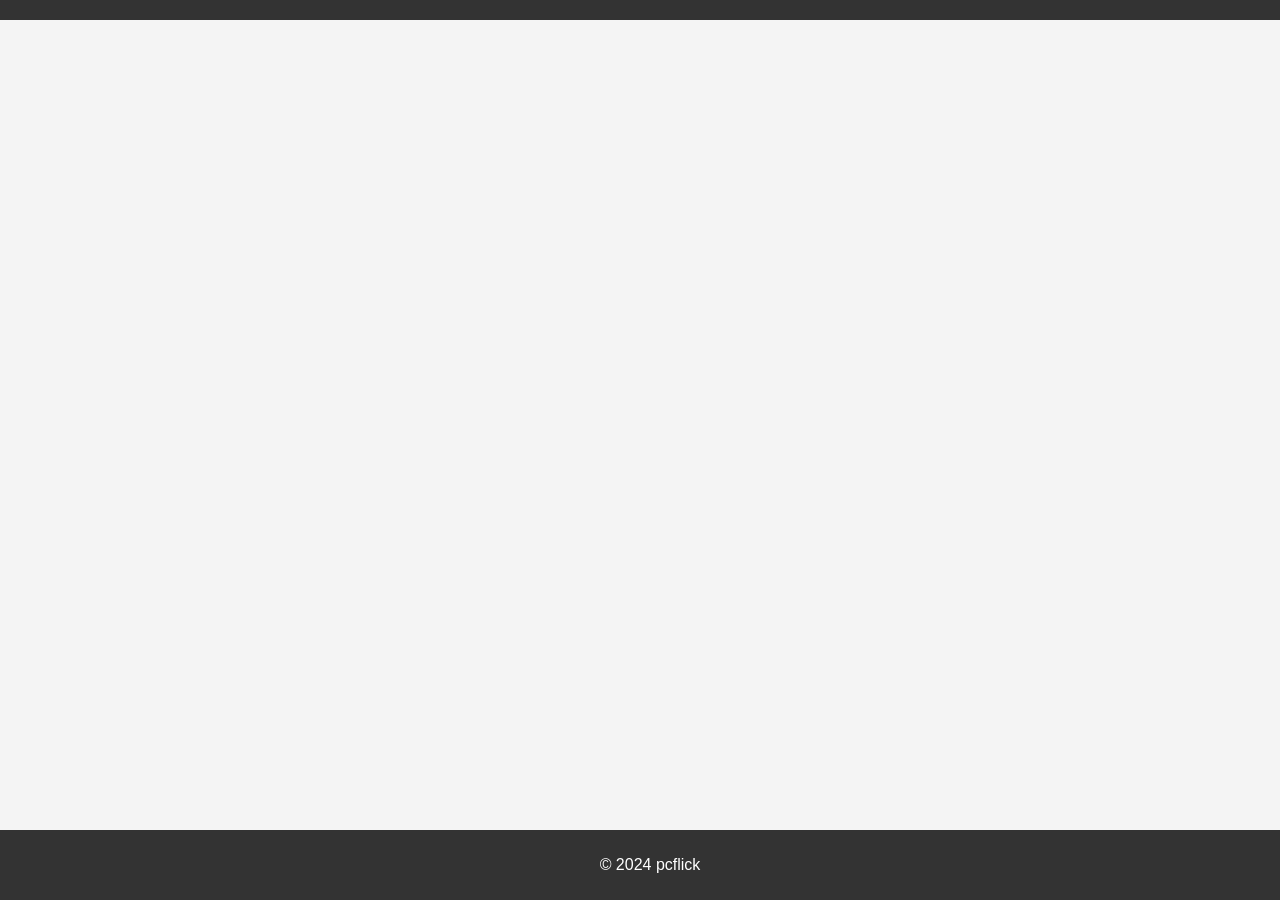
==== phone.html @ ba7f2599 "Add files via upload" ====
<!DOCTYPE html>

<html lang="en">
<head>
  <meta charset="UTF-8">
  <meta name="viewport" content="width=device-width, initial-scale=1.0">
  <title>Atakaya</title>
  <style>
    body {
      font-family: Arial, sans-serif;
      margin: 0;
      padding: 0;
      background-color: #f4f4f4;
	  width:100%;
    }

    header {
      background-color: #333;
      color: white;
      text-align: center;
      padding: 10px;
    }

    main {
      padding: 20px;
    }

    footer {
      background-color: #333;
      color: white;
      text-align: center;
      padding: 10px;
      position: fixed;
      bottom: 0;
      width: 100%;
    }
  </style>
</head>
<body>
  <header> 
   
  </header>

  <main>
    <img style="width:100%;" src="./sub/phone.png" alt="" >
  </main>

  <footer>
    <p>&copy; 2024 pcflick</p>
  </footer>
</body>
</html>
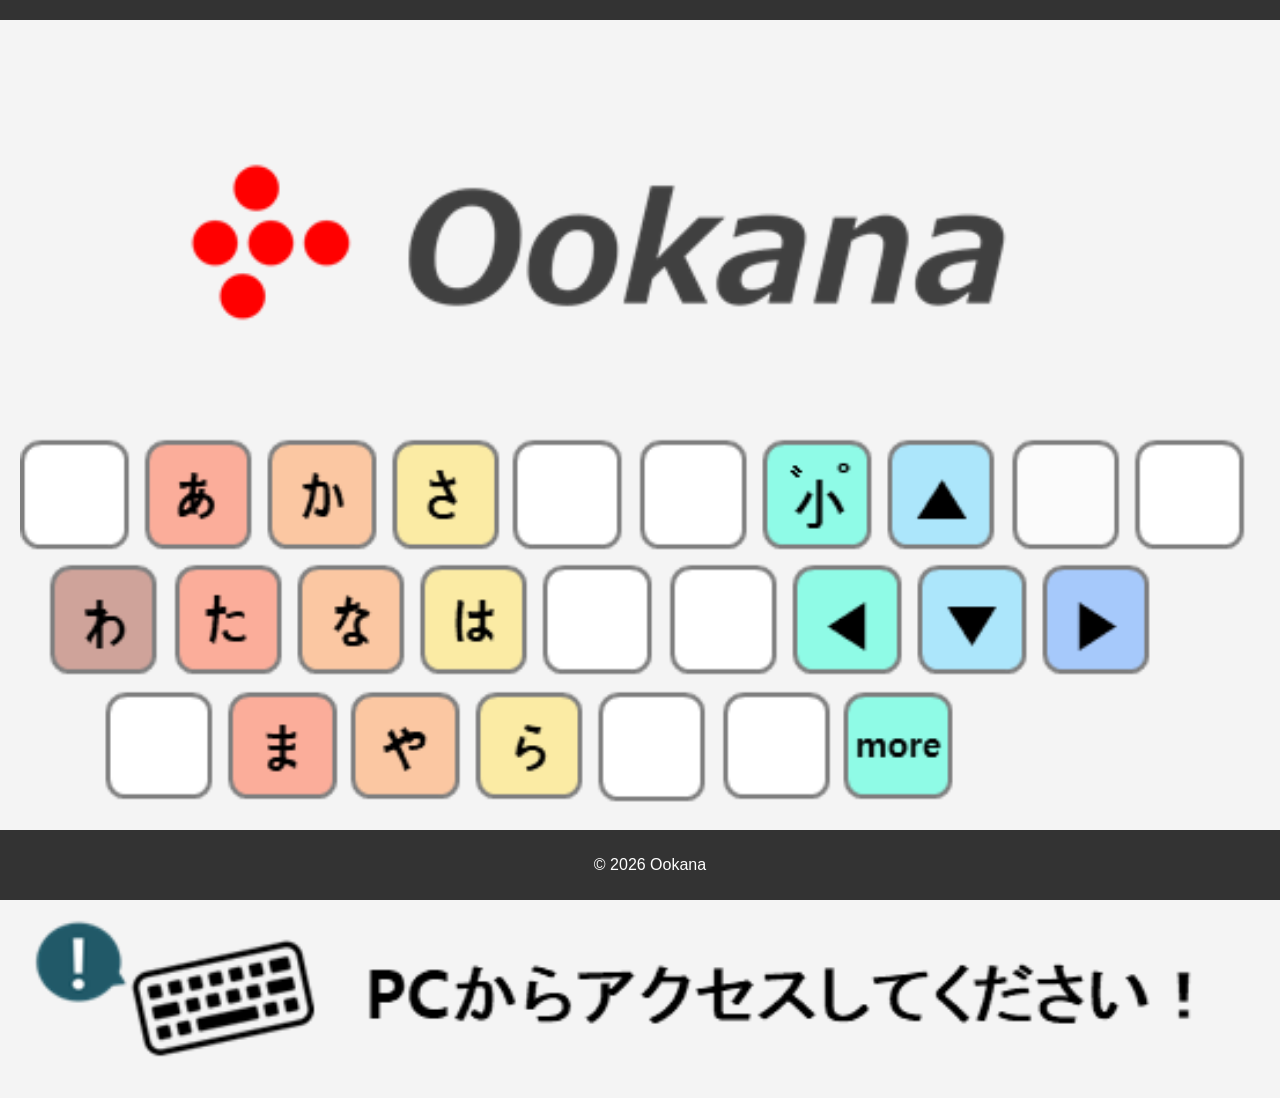
==== commit 81f0138e: "Add files via upload" ====
--- a/phone.html
+++ b/phone.html
@@ -4,7 +4,7 @@
 <head>
   <meta charset="UTF-8">
   <meta name="viewport" content="width=device-width, initial-scale=1.0">
-  <title>Atakaya</title>
+  <title>Ookana</title>
   <style>
     body {
       font-family: Arial, sans-serif;
@@ -46,7 +46,7 @@
   </main>
 
   <footer>
-    <p>&copy; 2024 pcflick</p>
+    <p>&copy; 2026 Ookana</p>
   </footer>
 </body>
 </html>
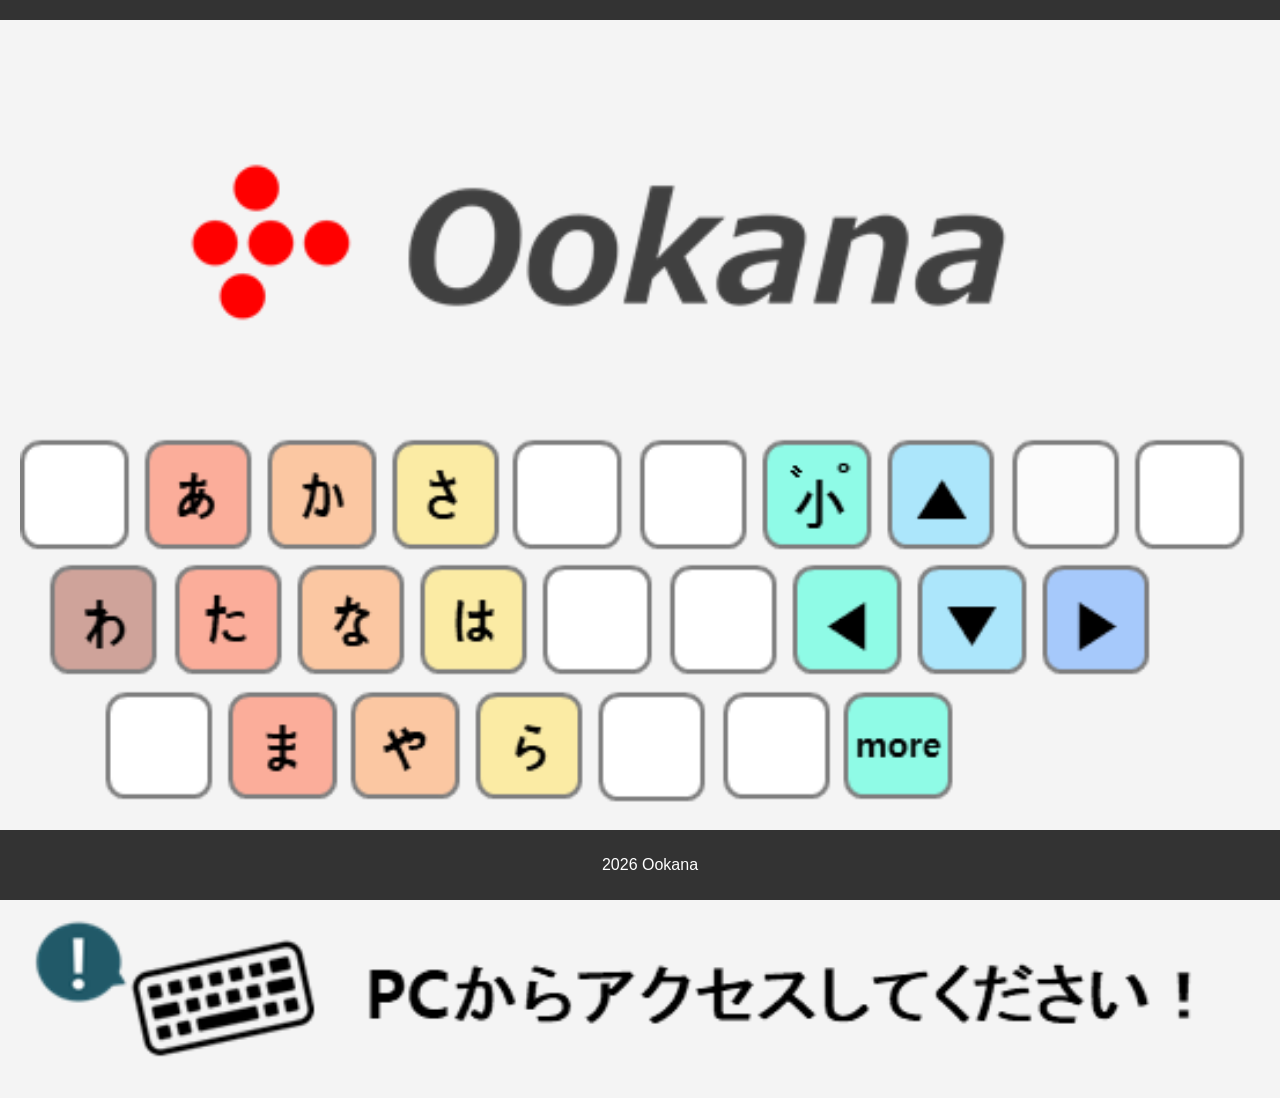
==== commit 4eb49d94: "Add files via upload" ====
--- a/phone.html
+++ b/phone.html
@@ -46,7 +46,7 @@
   </main>
 
   <footer>
-    <p>&copy; 2026 Ookana</p>
+    <p>2026 Ookana</p>
   </footer>
 </body>
 </html>
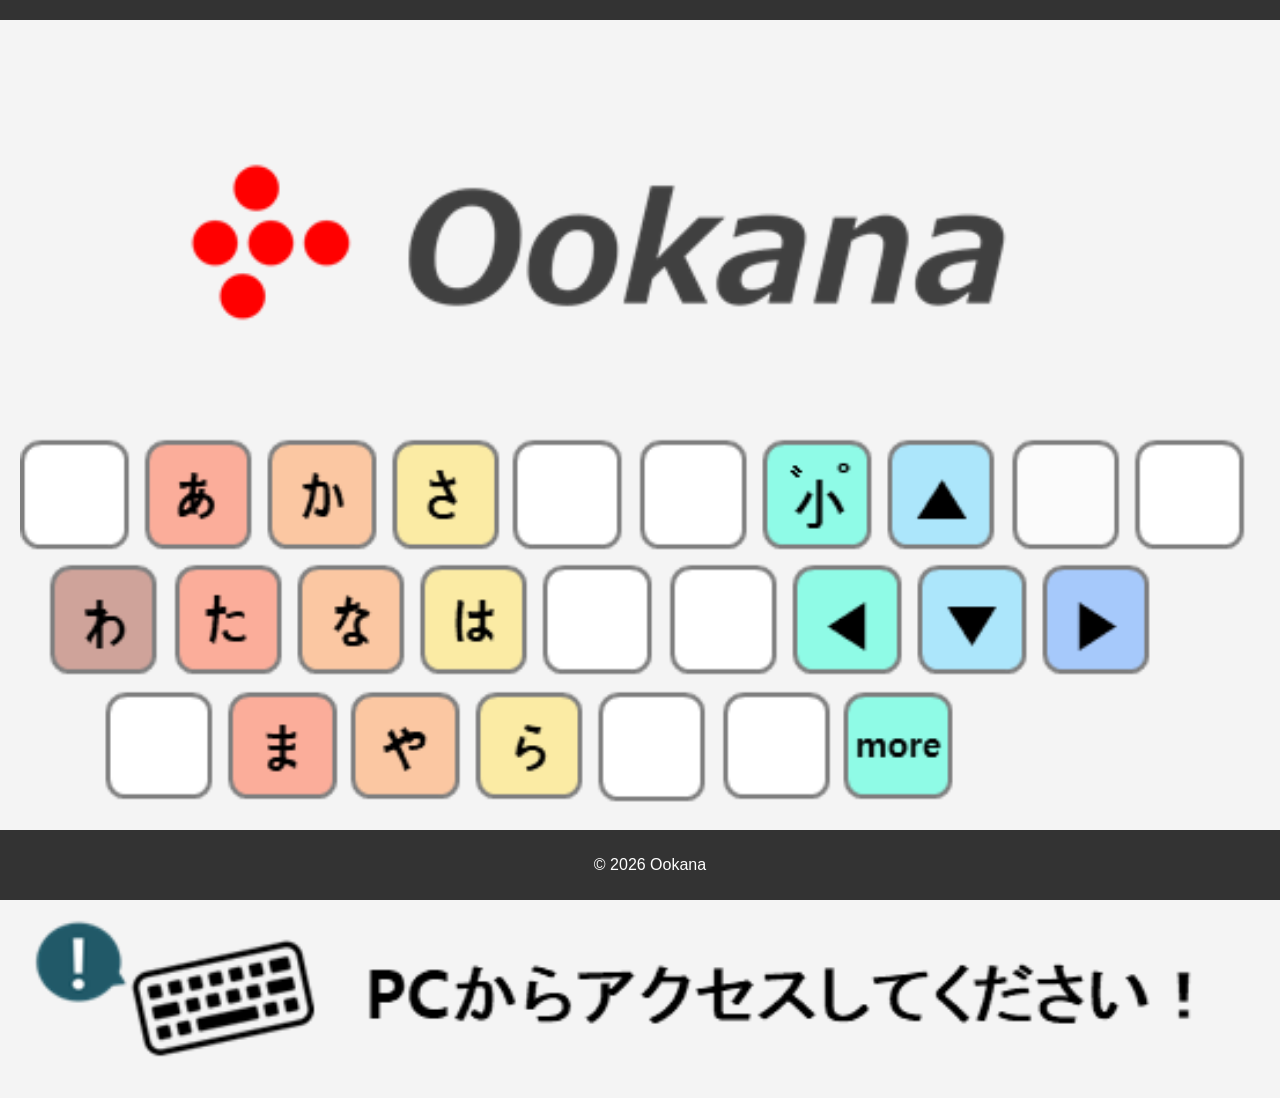
==== commit d9d28070: "Add files via upload" ====
--- a/phone.html
+++ b/phone.html
@@ -46,7 +46,7 @@
   </main>
 
   <footer>
-    <p>2026 Ookana</p>
+    <p>&copy; 2026 Ookana</p>
   </footer>
 </body>
 </html>
